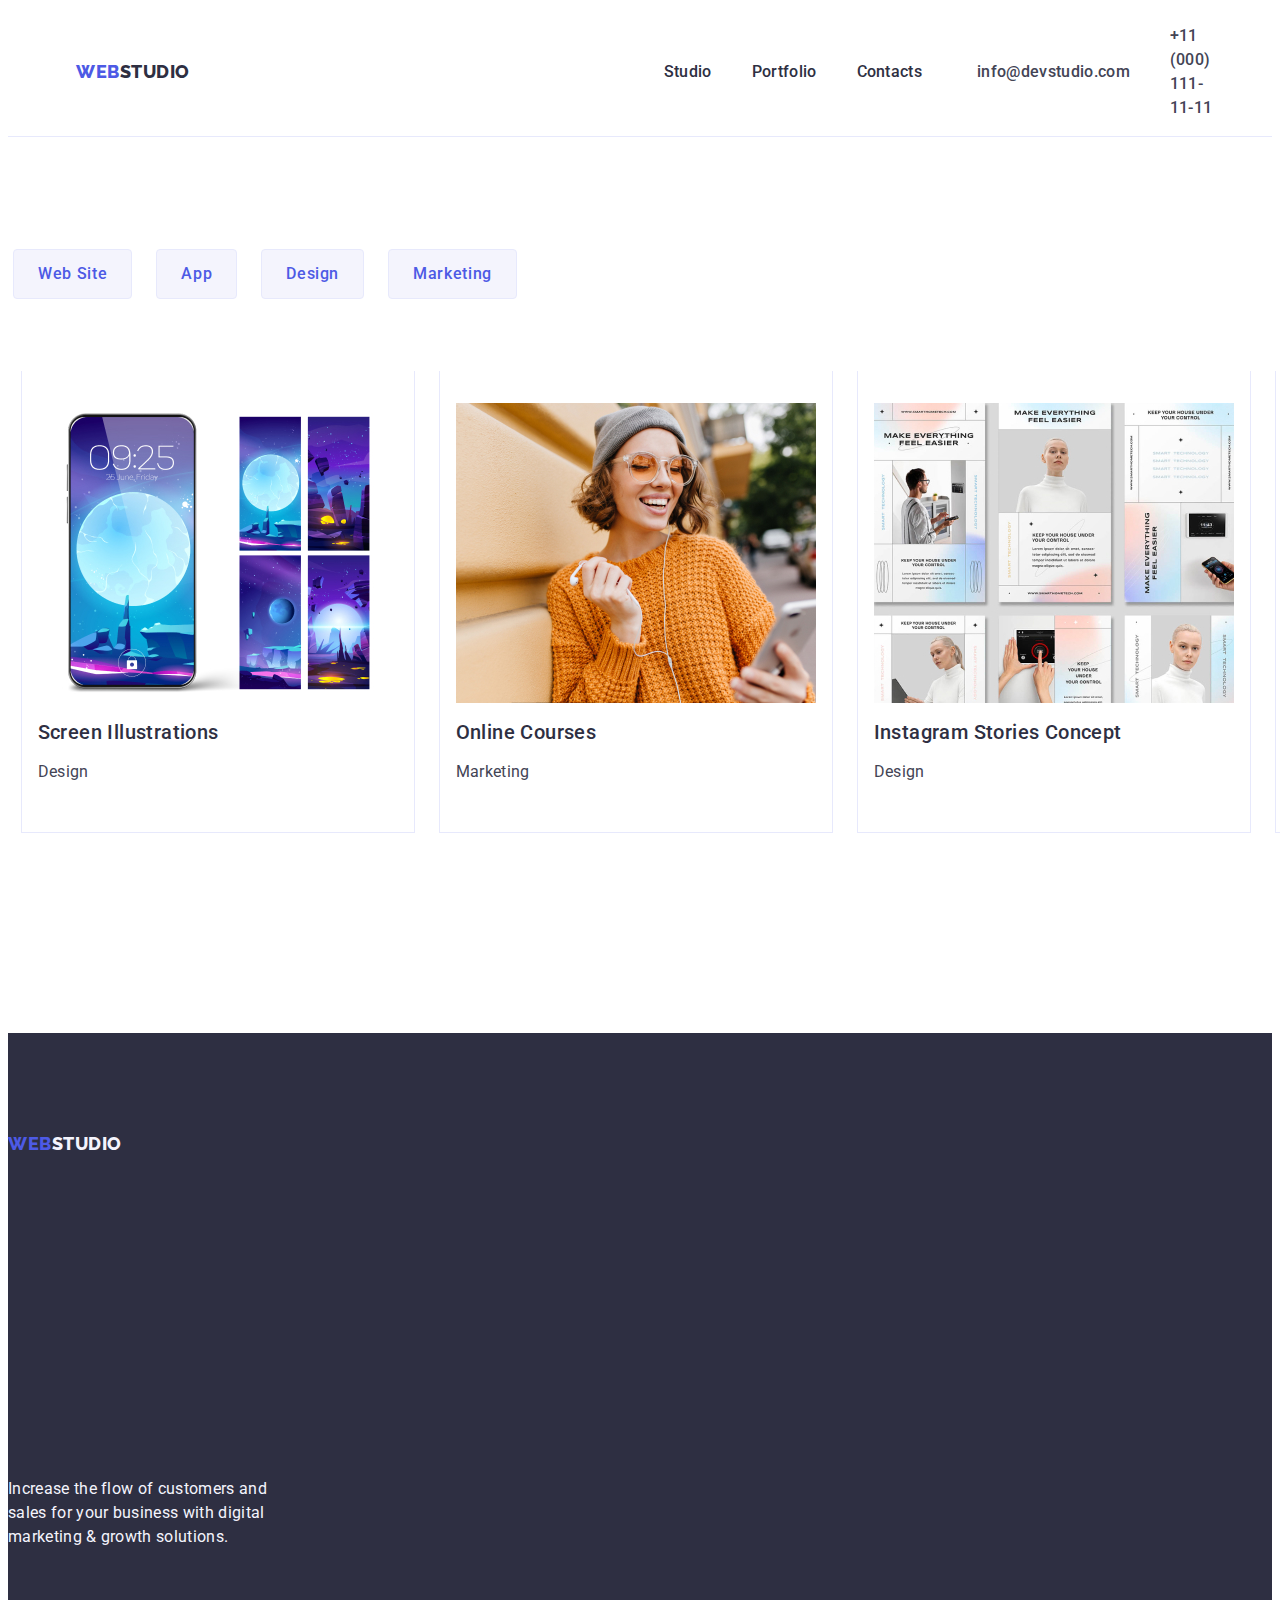
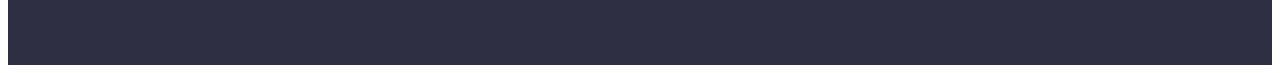
==== portfolio.html @ b1959af2 "update5" ====
<!DOCTYPE html>
<html lang="en">
<head>
    <link
      rel="stylesheet"
      href="https://cdnjs.cloudflare.com/ajax/libs/modern-normalize/2.0.0/modern-normalize.min.css"
      integrity="sha512-4xo8blKMVCiXpTaLzQSLSw3KFOVPWhm/TRtuPVc4WG6kUgjH6J03IBuG7JZPkcWMxJ5huwaBpOpnwYElP/m6wg=="
      crossorigin="anonymous"
      referrerpolicy="no-referrer"
    />
    <meta charset="UTF-8">
    <meta name="viewport" content="width=device-width, initial-scale=1.0">
    <link rel="preconnect" href="https://fonts.googleapis.com">
    <link rel="preconnect" href="https://fonts.gstatic.com">
    <link href="https://fonts.googleapis.com/css2?family=Raleway:wght@800&amp;family=Roboto:wght@400;500;700;900&amp;display=swap" rel="stylesheet">
    <link rel="stylesheet" href="./css/styles.css">
    <title>Portfolio</title>
</head>
<body class="body">
    <!--Header Section-->
    <header class="header">
        <div class="flex container">
          <nav class="nav-bar-container link flex">
            <a class="logo link" href="./index.html">Web<span class="span-logo-header">Studio</span>
            </a>
            <ul class="list flex">
              <li><a href="./index.html" class="nav-list-item link">Studio</a></li>
              <li ><a href="./portfolio.html" class="nav-list-item link">Portfolio</a></li>
              <li><a href="" class="nav-list-item link">Contacts</a></li>
            </ul>
          </nav>
          
            <address class="address-class">
              <ul class="list flex">
                <li><a href="mailto:info@devstudio.com" class="address-list link">info@devstudio.com</a></li>
                <li><a href="tel:+110001111111" class="address-list link">+11 (000) 111-11-11</a></li>
              </ul> 
            </address>
        </div>
      </header>
    <main>
      
        <section class="projects-portfolio ">
            <div class="container">
                    <h1 hidden class="visually-hidden">Hidden Title</h1>
                <ul class="list flex-list">
                    <li><button type="button" class="button-portfolio">All</button></li>
                    <li><button type="button" class="button-portfolio">Web Site</button></li>
                    <li><button type="button" class="button-portfolio">App</button></li>
                    <li><button type="button" class="button-portfolio">Design</button></li>
                    <li><button type="button" class="button-portfolio">Marketing</button></li>
                </ul>
            
           
                <ul class="list flex-list">
                    <li class="li-element">
                        <a class="project-link link" href="">
                            <div class="project-container">
                            <img class="project-image" src="./images/bankingapp1.jpg" alt="bankingapp" width="360">
                            <h2 class="portfolio-header">Banking App Interface Concept</h2>
                            <p class="portfolio-description">App</p>
                            </div>
                        </a>
                    </li>
    
                    <li class="li-element">
                        <a class="project-link link" href="">
                            <div class="project-container">
                                <img class="project-image"  src="./images/cashlesspayment2.jpg" alt="cashlesspayment" width="360">
                                <h2 class="portfolio-header">Cashless Payment</h2>
                                <p class="portfolio-description">Marketing</p>
                            </div>
                        </a>
                    </li>
                    
                    <li>
                        <a class="project-link link" href="">
                            <div class="project-container">
                                <img class="project-image" src="./images/meditationapp3.jpg" alt="meditationapp" width="360">
                                <h2 class="portfolio-header">Meditation App</h2>
                                <p class="portfolio-description">App</p>
                            </div>
                        </a>
                    </li>
    
                    <li>
                        <a class="project-link link" href="">
                            <div class="project-container">
                                <img class="portfolio-image project-image" src="./images/taxiservice4.jpg" alt="taxiservice" width="360">
                                <h2 class="portfolio-header">Taxi Service</h2>
                                <p class="portfolio-description">Marketing</p>
                            </div> 
                        </a>
                    </li>
    
                    <li>
                        <a class="project-link link" href="">
                            <div class="project-container">
                                <img class="portfolio-image project-image" src="./images/screenillustrations5.jpg" alt="screenillustrations" width="360">
                                <h2 class="portfolio-header">Screen Illustrations</h2>
                                <p class="portfolio-description">Design</p>
                            </div>
                            
                        </a>
                    </li>
    
                    <li>
                        <a class="project-link link" href="">
                            <div class="project-container">
                                <img class="portfolio-image project-image" src="./images/onlinecourses6.jpg" alt="onlinecourses" width="360">
                                <h2 class="portfolio-header">Online Courses</h2>
                                <p class="portfolio-description">Marketing</p>
                            </div>
                        </a>
                    </li>
    
                    <li>
                        <a class="project-link link" href="">
                            <div class="project-container">
                                <img class="portfolio-image project-image" src="./images/igsconcept7.jpg" alt="igsconcept" width="360">
                            <h2 class="portfolio-header">Instagram Stories Concept</h2>
                            <p class="portfolio-description">Design</p>
                            </div> 
                        </a>
                    </li>
                    
                    <li>
                        <a class="project-link link" href="">
                            <div class="project-container">
                                <img class="portfolio-image project-image" src="./images/organicfood8.jpg" alt="organicfood" width="360">
                                <h2 class="portfolio-header">Organic Food</h2>
                                <p class="portfolio-description">Web Site</p>
                            </div>
                        </a>
                    </li>
                    
                    <li>
                        <a class="project-link link" href="">
                            <div class="project-container">
                                <img class="portfolio-image project-image" src="./images/freshcoffee9.jpg" alt="freshcoffee" width="360">
                                <h2 class="portfolio-header">Fresh Coffee</h2>
                                <p class="portfolio-description">Web Site</p>
                            </div>
                        </a>
                    </li> 
                </ul>  
            </div>
                
            </section>        
    </main>
    <footer class="footerstyle">
        <a class="footer-logo link" href="./index.html">Web<span class="span-logo-footer">Studio</span></a>
          <p class="footerp">
            Increase the flow of customers and sales for your business with
            digital marketing & growth solutions.
          </p>
        
      </footer>

</body>
</html>
---- css/styles.css ----
:root{
    --text-color: #434455;
    --background-color:#FFFFFFFF;
    --dark-blue-var:#2e2f42;
    --blue:#4d5ae5;
    --light-color:#F4F4F4FD;
    --iris:#404bbf;  
}


.body {
font-family:"Roboto", sans-serif;
color: #434455;
background-color:#FFFFFFFF;
}

.header{
    border-bottom: 1px solid #e7e9fc;
}

.container{
    width: 1158px;
    margin: 0 auto;
    padding-left: 15px;
    padding-right: 15px;
}



.nav-bar-container{
    color:#2e2f42;
    text-decoration: none;
    width: 1158px;
    margin: 0 auto;
    padding: 0 15px;
    gap: 40px;
    
}

.flex{
display:flex;
justify-content: space-between;
align-items: center;

}



.nav-bar-container:hover{
    color:var(--iris);
    flex-direction: row;
}

.nav-bar-container:focus{
    color:var(--iris);
}

.link{
   text-decoration: none;
}

.logo{
font-family: "Raleway", sans-serif;
color:#4d5ae5;
font-size: 18px;
font-weight: 800;
line-height: 1.17;
letter-spacing: 0.03em;
text-transform:uppercase;
margin-right: 76px;
}

.span-logo-header {
   color:#2e2f42;
}
.list {
    list-style: none;
    text-decoration: none;
    gap: 40px;

    
}

.nav-list-item{
    font-weight: 500;
    font-size:16px;
    line-height: 1.5;
    letter-spacing: 0.02em;
    color: #2e2f42;
    text-decoration: none;
    padding: 24px 0;
}
.nav-list-item:hover {
    color:#404BBF;
}
.nav-list-item:focus{
    color:#404bbf;
}

.address-class{
    font-style: normal;
    text-decoration: none;
    color:var(--text-color);
    display: flex;
    justify-content: space-between;
    align-items: center; 
    flex-direction: row;
   
}

.address-list {
    font-weight: 500;
    font-size: 16px;
    line-height: 1.5;
    letter-spacing: 0.02em;
    color: var(--text-color); 
   }

.address-list:hover {
    color: #404bbf;
}
.address-list:focus {
    color: #404bbf;
}


.list-title {
    font-weight: 500;
    font-size: 20px;
    line-height: 1.2;
    letter-spacing: 0.02em;
    color: #2e2f42;  
}

.list-paragraph{
    font-size: 16px;
    line-height: 1.5;
    letter-spacing: 0.02em;
    color:var(--text-color); 
}

.paragraph-four{
    font-size: 16px;
    line-height: 1.5;
    letter-spacing: 0.02em;
    color:var(--text-color);   
}



.nav-link:focus{
    color:#404bbf;
}

.section-style{
    background-color:#2e2f42;
    padding:188px 0;
}
.section-title{
    font-size:56px;
    line-height: 1.07;
    text-align: center;
    letter-spacing: 0.02em;
    color:#ffffff;
    max-width: 496px;
}
.button-order-service{
    background-color:var(--blue);
    font-family: "Roboto", sans-serif;
    font-weight: 500;
    font-size: 16px;
    line-height: 1.5;
    letter-spacing: 0.04em;
    color: #ffffff;
    cursor: pointer;
    display: block;
    min-width: 169px;
    height: 56px;
    border:none;
    border-radius: 4px;
}

.button-order-service:focus{
    background-color:  #404bbf;
}
.button-order-service:hover{
    background-color: #404bbf;
}

.sectiontwo{
    padding: 120px 0;
}

.sectiontwoflexlist{
    display: flex;
    gap: 24px;
}

.fisrtelementoflist{
    width: *calc*(100% - 72px)/4;
    flex: basis calc(100% -72px)/4;
}

.firsttitleoflist{
    margin-bottom: 8px;
}

.sectionthree{
    padding-bottom: 120px;

}

.section-three-title{
    font-size: 36px;
    line-height: 1.11;
    text-align: center;
    letter-spacing: 0.02em;
    text-transform: capitalize;
    color:#2e2f42;
    margin-bottom: 72px;
}
.sectionthreelist{
    gap: 24px;
}

.elementoflistthree{
    width: calc(100% - 48px)/3; 
}

.section-four{
    background-color: #F4F4FD;
    color:var(--text-color);
    padding: 120px 0;
}

.section-four-title{
    margin-bottom: 72px;
}

.sectionfourlist{
    display: flex;
    gap: 24px;
    
}

.element-list-four{
   background-color: #FFFFFFFF;
   width: calc(100% - 72px)/4;
   border-radius: 0px 0px 4px 4px 4px; 
}

.employeediv{
    padding: 32px 0;
}

.sectionfour-listtitle{
    text-align: center;
    margin-bottom: 8px;
}

.sectionfour-paragraph{
    text-align: center;
}


.footerstyle{
    background-color: #2e2f42;
    padding: 100px 0;
}

.footer-logo{
font-family: "Raleway", sans-serif;
  font-weight: 800;
  font-size: 18px;
  line-height: 1.17;
  letter-spacing: 0.03em;
  text-transform: uppercase;
  color: #4d5ae5;
  text-decoration: none;
  margin-right: 76px;
  display: inline-block;
  margin-bottom: 16px;
  width: 1440px;
  height: 312px;
  
}

.link {
    text-decoration: none;
}
.span-logo-footer {
    color:#F4F4FD;
}
.footerp {
    line-height: 1.5;
    color:#F4F4FD;
    letter-spacing: 0.02em;
    max-width: 264px;
}
.button-portfolio {
    font-family: "Roboto", sans-serif;
    font-weight: 500;
    font-size: 16px;
    line-height: 1.5;
    letter-spacing: 0.04em;
    color: #4d5ae5;
    background-color: #F4F4FD;
    text-decoration: none;
    cursor: pointer;
    padding: 12px 24px;
    border: 1px solid #e7e9fc;
    border-radius: 4px;
}


.button-portfolio:hover {
    color: #FFFFFFFF;
    background-color: #404BBF;
    border: 1px solid transparent;
}
.button-portfolio:focus {
    color: #FFFFFFFF;
    background-color: #404BBF;
    border: 1px solid transparent;
}

.portfolio-header{
    font-weight: 500;
    font-size: 20px;
    line-height: 1.2;
    letter-spacing: 0.02em;
    color:#2e2f42;
    width: calc(100% - 48px)/3;
}

.projects-portfolio{
    display: flex;
      flex-wrap: wrap;
      gap: 10px;
      width: 30%;
      flex-direction: row;
      justify-content: center;
      padding: 96px 0 120px 0;
}

.project-list{
    display: flex;
    flex-wrap: wrap;
    column-gap: 24px;
    row-gap: 48px;
}
.visually-hidden {
    position: absolute;
    width: 1px;
    height: 1px;
    border: 0;
    white-space: nowrap;
    clip-path: inset (50%);
    clip: rect (0 0 0 0);
    overflow: hidden;
    clip:rect(0 0 0 0);
}
.li-element{
    width: calc(100% - 48px)/3;
    flex-wrap: wrap;
    row-gap: 48px;

}
.project-container{
    padding: 32px 16px;
    border: 1px solid #e7e9fc;
    border-top: none;
    margin-bottom: 8px;
    width: calc(100% - 48px)/3;
}

.portfolio-description {
    font-size: 16px;
    line-height: 1.5;
    letter-spacing: 0.02em;
    color:var(--text-color); 
}

.project-link{
    color:var(--text-color);
}

.project-image{
    display:block;
}

.flex-list{
    display:flex;
    justify-content: center;
    gap: 24px;
    margin-bottom: 72px;
}
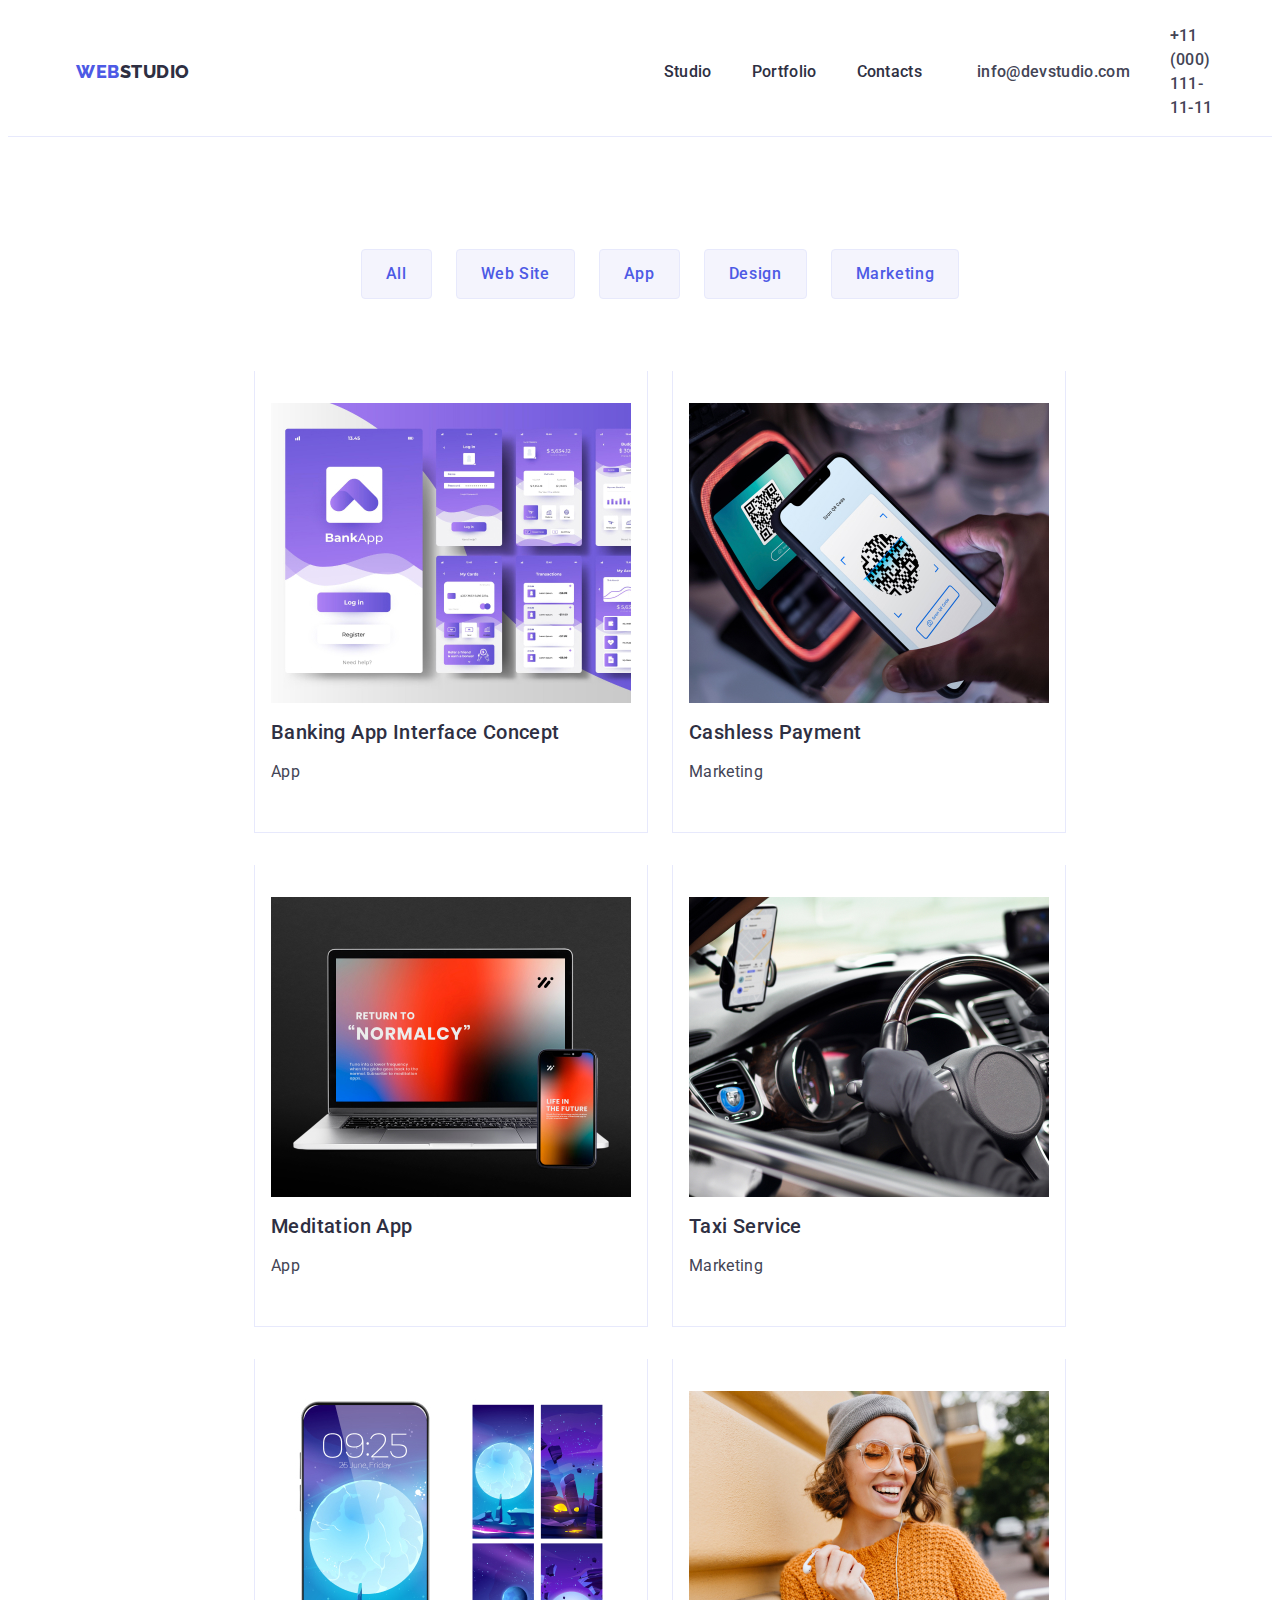
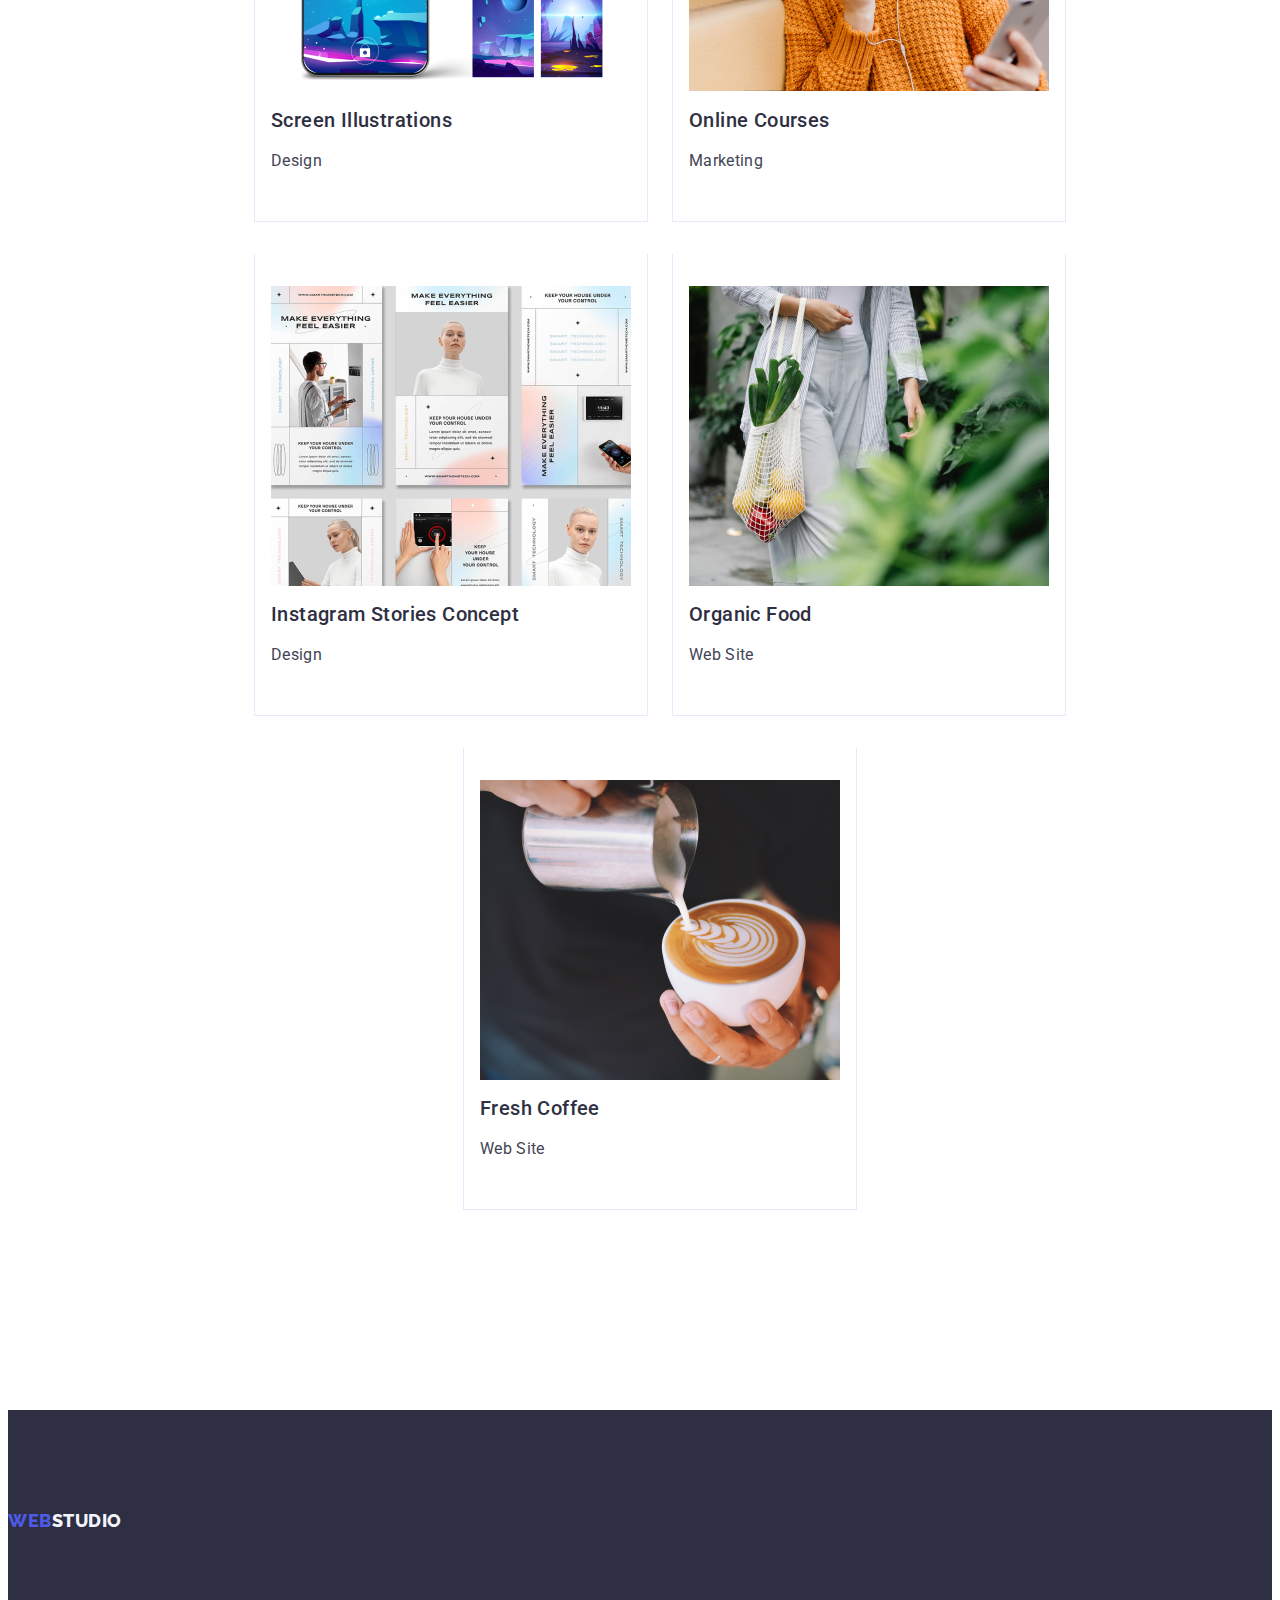
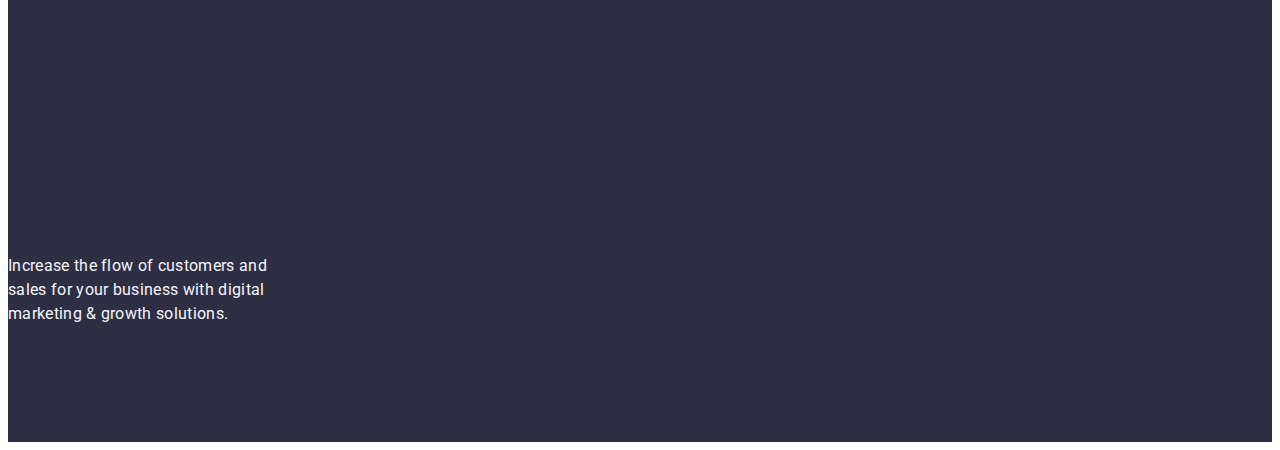
==== commit bfd62951: "update1" ====
--- a/portfolio.html
+++ b/portfolio.html
@@ -42,7 +42,7 @@
       
         <section class="projects-portfolio ">
             <div class="container">
-                    <h1 hidden class="visually-hidden">Hidden Title</h1>
+                    <h1 class="visually-hidden">Hidden Title</h1>
                 <ul class="list flex-list">
                     <li><button type="button" class="button-portfolio">All</button></li>
                     <li><button type="button" class="button-portfolio">Web Site</button></li>
@@ -52,9 +52,9 @@
                 </ul>
             
            
-                <ul class="list flex-list">
-                    <li class="li-element">
-                        <a class="project-link link" href="">
+                <ul class="biglist list flex-list">
+                    <li class="portfolio-biglist li-element">
+                        <a class="elementofbiglist project-link link" href="">
                             <div class="project-container">
                             <img class="project-image" src="./images/bankingapp1.jpg" alt="bankingapp" width="360">
                             <h2 class="portfolio-header">Banking App Interface Concept</h2>
@@ -63,8 +63,8 @@
                         </a>
                     </li>
     
-                    <li class="li-element">
-                        <a class="project-link link" href="">
+                    <li class="portfolio-biglist li-element">
+                        <a class="elementofbiglist project-link link" href="">
                             <div class="project-container">
                                 <img class="project-image"  src="./images/cashlesspayment2.jpg" alt="cashlesspayment" width="360">
                                 <h2 class="portfolio-header">Cashless Payment</h2>
@@ -73,8 +73,8 @@
                         </a>
                     </li>
                     
-                    <li>
-                        <a class="project-link link" href="">
+                    <li class="portfolio-biglist li-element">
+                        <a class="elementofbiglist project-link link" href="">
                             <div class="project-container">
                                 <img class="project-image" src="./images/meditationapp3.jpg" alt="meditationapp" width="360">
                                 <h2 class="portfolio-header">Meditation App</h2>
@@ -83,8 +83,8 @@
                         </a>
                     </li>
     
-                    <li>
-                        <a class="project-link link" href="">
+                    <li  class="portfolio-biglist li-element">
+                        <a class="elementofbiglist project-link link" href="">
                             <div class="project-container">
                                 <img class="portfolio-image project-image" src="./images/taxiservice4.jpg" alt="taxiservice" width="360">
                                 <h2 class="portfolio-header">Taxi Service</h2>
@@ -93,8 +93,8 @@
                         </a>
                     </li>
     
-                    <li>
-                        <a class="project-link link" href="">
+                    <li class="portfolio-biglist li-element">
+                        <a class="elementofbiglist project-link link" href="">
                             <div class="project-container">
                                 <img class="portfolio-image project-image" src="./images/screenillustrations5.jpg" alt="screenillustrations" width="360">
                                 <h2 class="portfolio-header">Screen Illustrations</h2>
@@ -104,8 +104,8 @@
                         </a>
                     </li>
     
-                    <li>
-                        <a class="project-link link" href="">
+                    <li class="portfolio-biglist li-element">
+                        <a class="elementofbiglist project-link link" href="">
                             <div class="project-container">
                                 <img class="portfolio-image project-image" src="./images/onlinecourses6.jpg" alt="onlinecourses" width="360">
                                 <h2 class="portfolio-header">Online Courses</h2>
@@ -114,8 +114,8 @@
                         </a>
                     </li>
     
-                    <li>
-                        <a class="project-link link" href="">
+                    <li class="portfolio-biglist li-element">
+                        <a class="elementofbiglist project-link link" href="">
                             <div class="project-container">
                                 <img class="portfolio-image project-image" src="./images/igsconcept7.jpg" alt="igsconcept" width="360">
                             <h2 class="portfolio-header">Instagram Stories Concept</h2>
@@ -124,8 +124,8 @@
                         </a>
                     </li>
                     
-                    <li>
-                        <a class="project-link link" href="">
+                    <li class="portfolio-biglist li-element">
+                        <a class="elementofbiglist project-link link" href="">
                             <div class="project-container">
                                 <img class="portfolio-image project-image" src="./images/organicfood8.jpg" alt="organicfood" width="360">
                                 <h2 class="portfolio-header">Organic Food</h2>
@@ -134,8 +134,8 @@
                         </a>
                     </li>
                     
-                    <li>
-                        <a class="project-link link" href="">
+                    <li class="portfolio-biglist li-element">
+                        <a class="elementofbiglist project-link link" href="">
                             <div class="project-container">
                                 <img class="portfolio-image project-image" src="./images/freshcoffee9.jpg" alt="freshcoffee" width="360">
                                 <h2 class="portfolio-header">Fresh Coffee</h2>
--- a/css/styles.css
+++ b/css/styles.css
@@ -197,9 +197,10 @@
     gap: 24px;
 }
 
-.fisrtelementoflist{
-    width: *calc*(100% - 72px)/4;
-    flex: basis calc(100% -72px)/4;
+.firstelementoflist{
+    width: 100%; 
+    min-width: 264px;
+    border-radius: 0px 0px 4px 4px 4px;
 }
 
 .firsttitleoflist{
@@ -334,12 +335,17 @@
     width: calc(100% - 48px)/3;
 }
 
+.portfolio-biglist{
+    width: calc(100%-48px)/3;
+}
+
 .projects-portfolio{
     display: flex;
       flex-wrap: wrap;
       gap: 10px;
-      width: 30%;
-      flex-direction: row;
+      width: 100%;
+      min-width: 264px;
+      
       justify-content: center;
       padding: 96px 0 120px 0;
 }
@@ -354,19 +360,31 @@
     position: absolute;
     width: 1px;
     height: 1px;
+    margin: -1px;
     border: 0;
+    padding: 0;
     white-space: nowrap;
-    clip-path: inset (50%);
-    clip: rect (0 0 0 0);
+    clip-path: inset(100%);
+    clip: rect(0 0 0 0);
     overflow: hidden;
-    clip:rect(0 0 0 0);
-}
+}
+
+.biglist{
+    flex-wrap:wrap;
+    row-gap:48px;
+}
+
 .li-element{
     width: calc(100% - 48px)/3;
     flex-wrap: wrap;
     row-gap: 48px;
-
-}
+    
+}
+.elementofbiglist{
+    width: 100%;
+    min-width: 264px;
+}
+
 .project-container{
     padding: 32px 16px;
     border: 1px solid #e7e9fc;
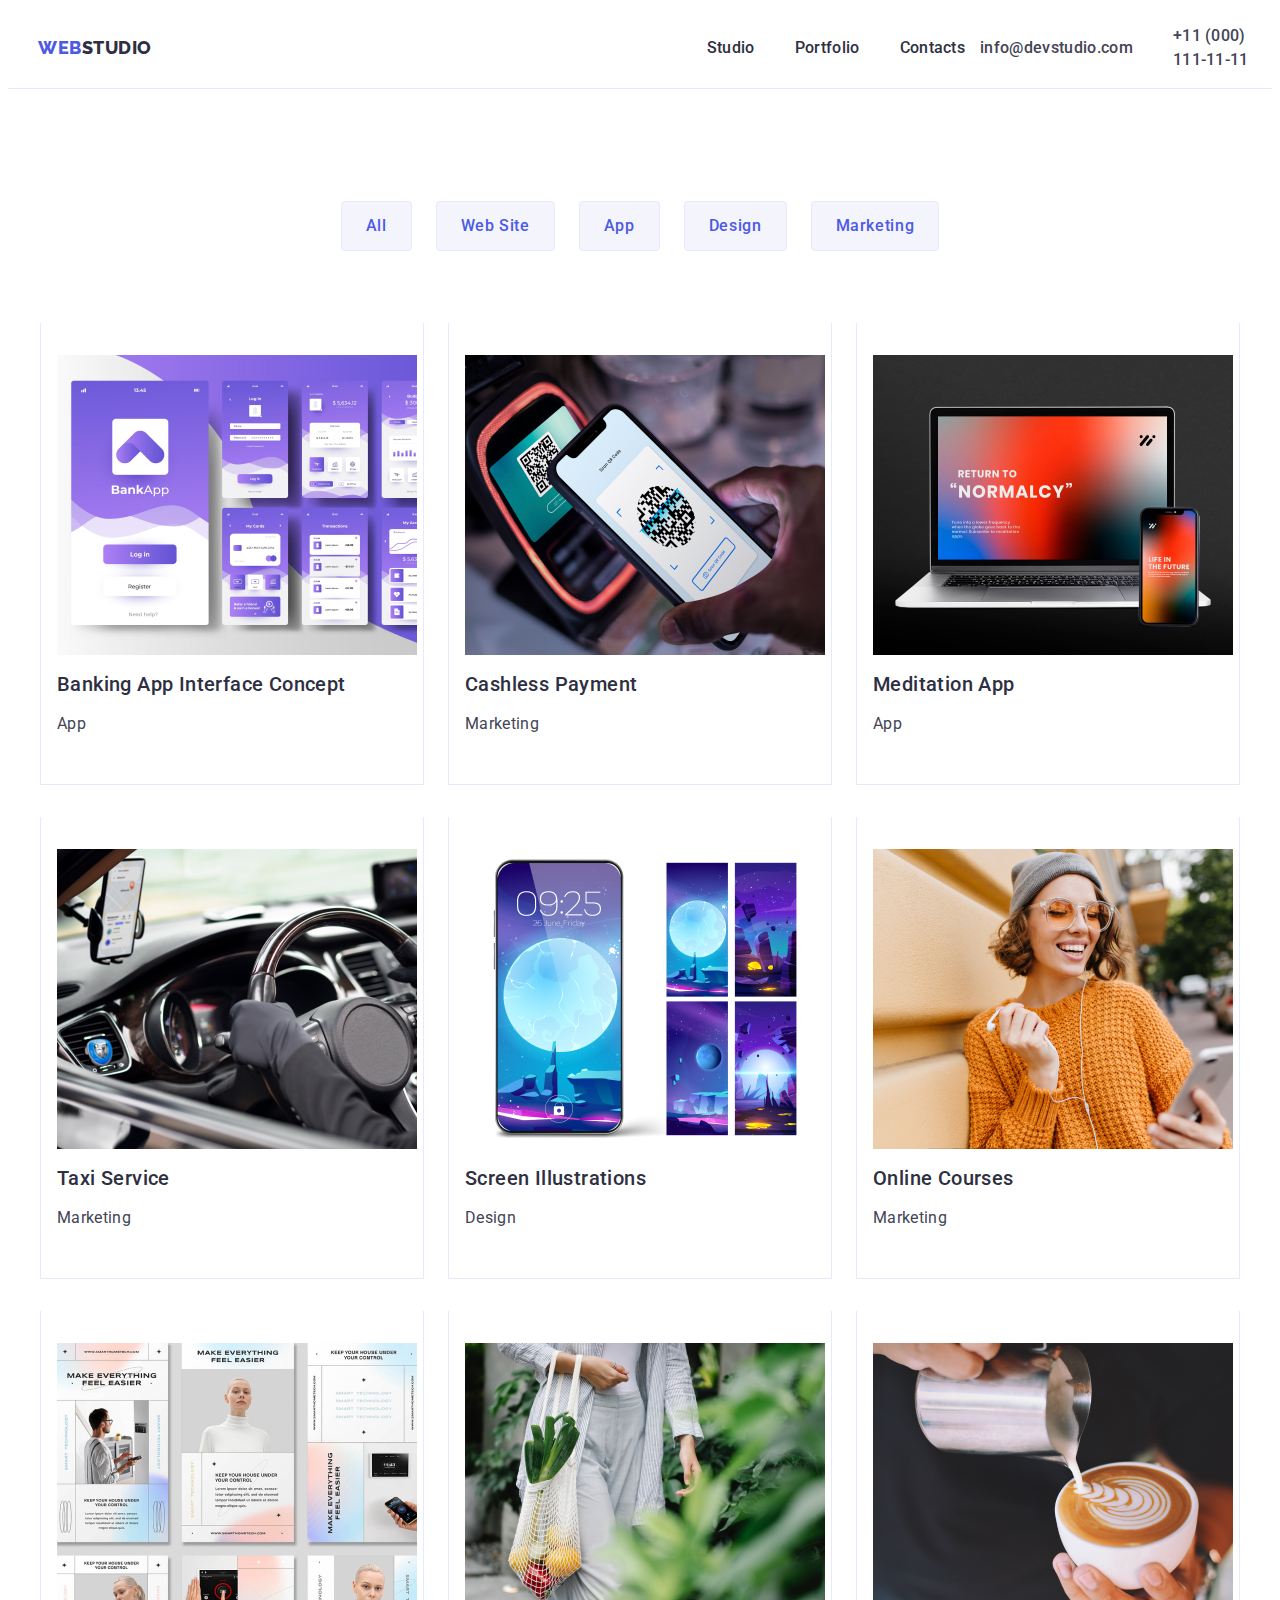
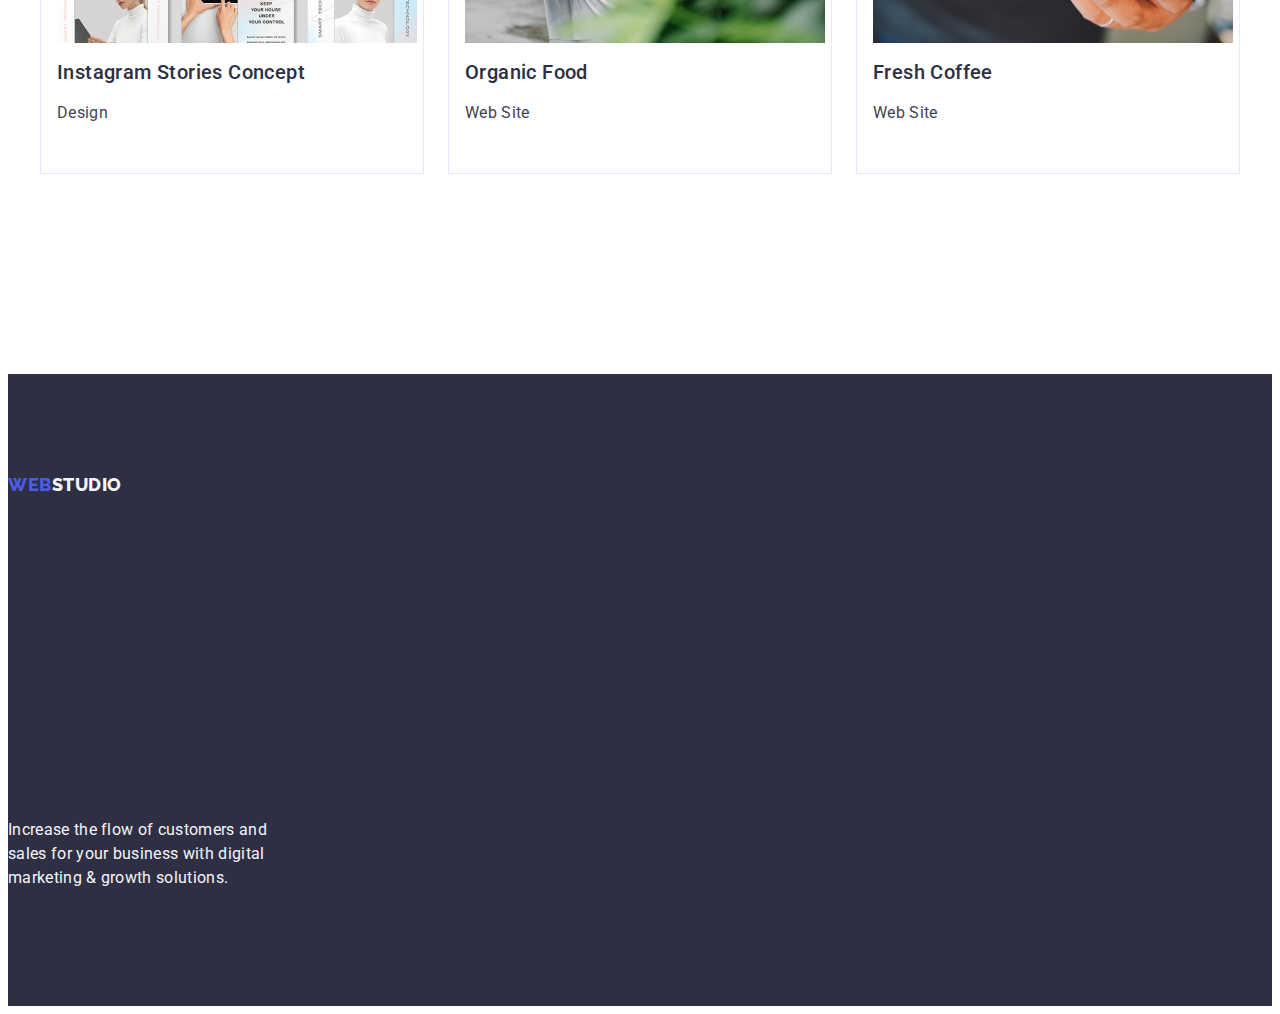
==== commit af5f19b1: "update2" ====
--- a/portfolio.html
+++ b/portfolio.html
@@ -19,7 +19,7 @@
 <body class="body">
     <!--Header Section-->
     <header class="header">
-        <div class="flex container">
+        <div class="flex container-header">
           <nav class="nav-bar-container link flex">
             <a class="logo link" href="./index.html">Web<span class="span-logo-header">Studio</span>
             </a>
--- a/css/styles.css
+++ b/css/styles.css
@@ -18,12 +18,19 @@
 .header{
     border-bottom: 1px solid #e7e9fc;
 }
-
-.container{
-    width: 1158px;
+.container-header{
+    width: 1158x;
     margin: 0 auto;
     padding-left: 15px;
     padding-right: 15px;
+}
+
+.container{
+    width: 1200px;
+    margin: 0 auto;
+    padding-left: 15px;
+    padding-right: 15px;
+    padding: 0%;
 }
 
 
@@ -78,6 +85,7 @@
     list-style: none;
     text-decoration: none;
     gap: 40px;
+    padding: 0%;
 
     
 }
@@ -226,7 +234,7 @@
 }
 
 .elementoflistthree{
-    width: calc(100% - 48px)/3; 
+    flex-basis: calc((100% - 48px) / 3); 
 }
 
 .section-four{
@@ -248,7 +256,8 @@
 .element-list-four{
    background-color: #FFFFFFFF;
    width: calc(100% - 72px)/4;
-   border-radius: 0px 0px 4px 4px 4px; 
+   border-radius: 0px 0px 4px 4px;
+   flex-basis: calc((100% - 3 * 24px)/4); 
 }
 
 .employeediv{
@@ -324,7 +333,7 @@
     color: #FFFFFFFF;
     background-color: #404BBF;
     border: 1px solid transparent;
-}
+portfolio-big}
 
 .portfolio-header{
     font-weight: 500;
@@ -350,12 +359,8 @@
       padding: 96px 0 120px 0;
 }
 
-.project-list{
-    display: flex;
-    flex-wrap: wrap;
-    column-gap: 24px;
-    row-gap: 48px;
-}
+
+
 .visually-hidden {
     position: absolute;
     width: 1px;
@@ -372,10 +377,14 @@
 .biglist{
     flex-wrap:wrap;
     row-gap:48px;
+    display: flex;
+    column-gap: 24px;
+    row-gap: 48px;
+    padding: 0;
 }
 
 .li-element{
-    width: calc(100% - 48px)/3;
+    width: calc((100% - 48px)/3);
     flex-wrap: wrap;
     row-gap: 48px;
     
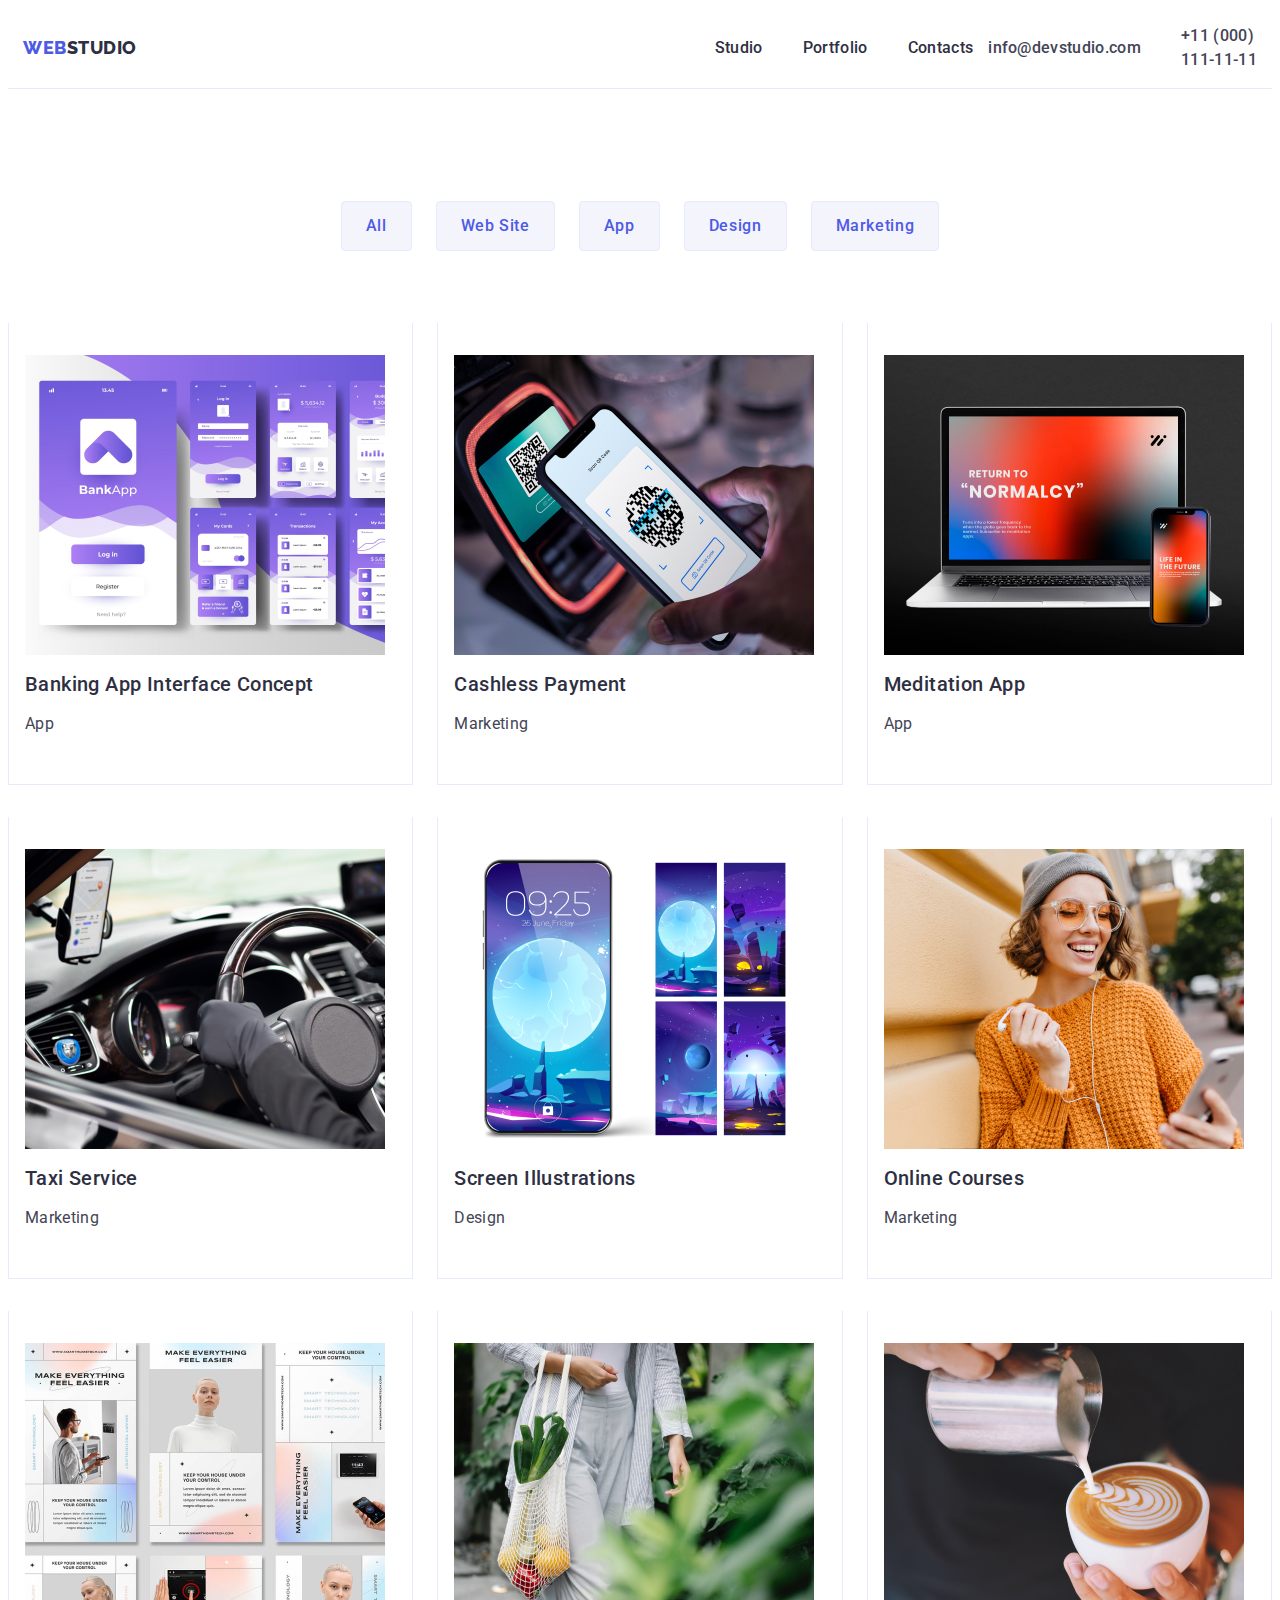
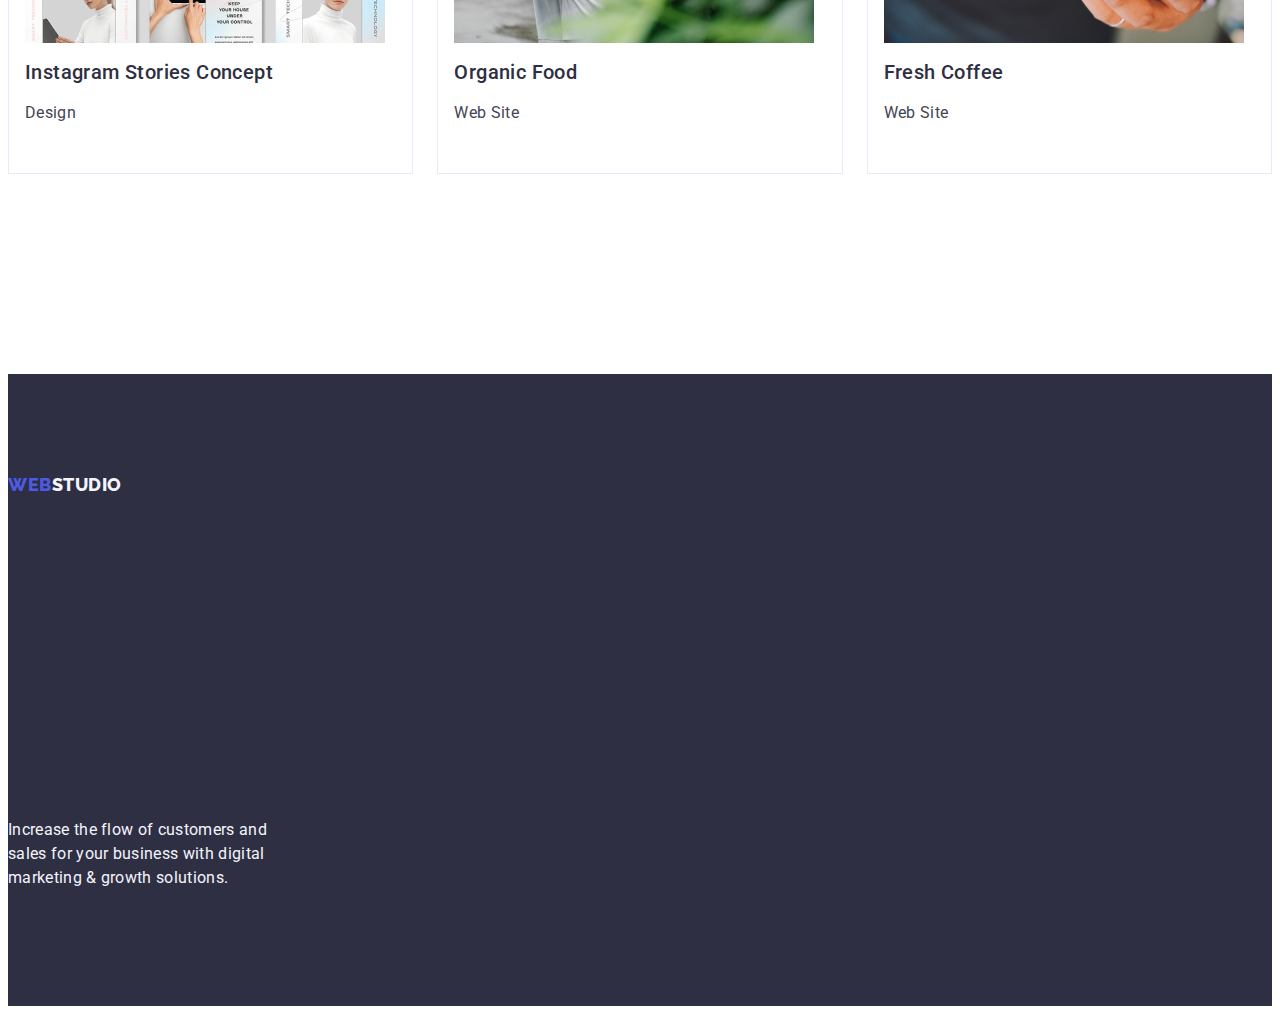
==== commit 243666dc: "update3" ====
--- a/portfolio.html
+++ b/portfolio.html
@@ -19,7 +19,7 @@
 <body class="body">
     <!--Header Section-->
     <header class="header">
-        <div class="flex container-header">
+        <div class="flex container">
           <nav class="nav-bar-container link flex">
             <a class="logo link" href="./index.html">Web<span class="span-logo-header">Studio</span>
             </a>
--- a/css/styles.css
+++ b/css/styles.css
@@ -18,15 +18,11 @@
 .header{
     border-bottom: 1px solid #e7e9fc;
 }
-.container-header{
-    width: 1158x;
-    margin: 0 auto;
-    padding-left: 15px;
-    padding-right: 15px;
+
 }
 
 .container{
-    width: 1200px;
+    width: 1158px;
     margin: 0 auto;
     padding-left: 15px;
     padding-right: 15px;
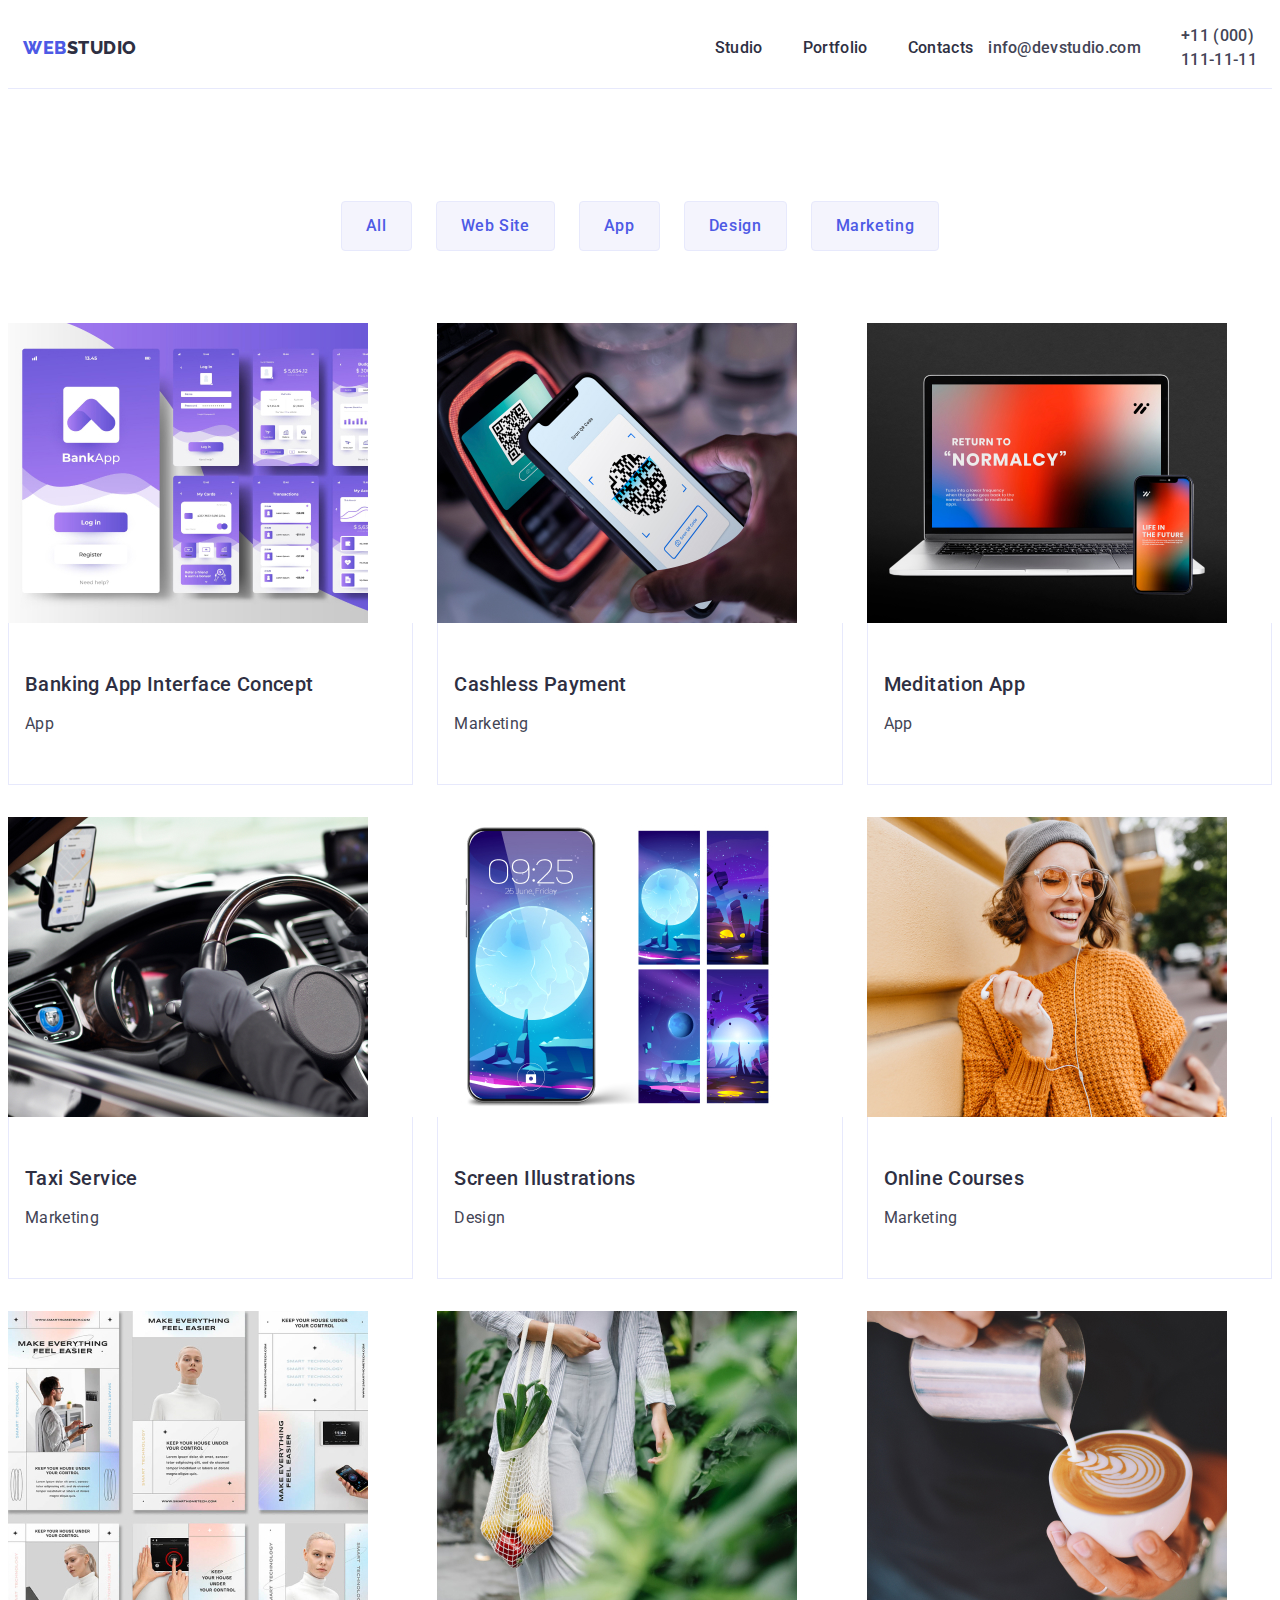
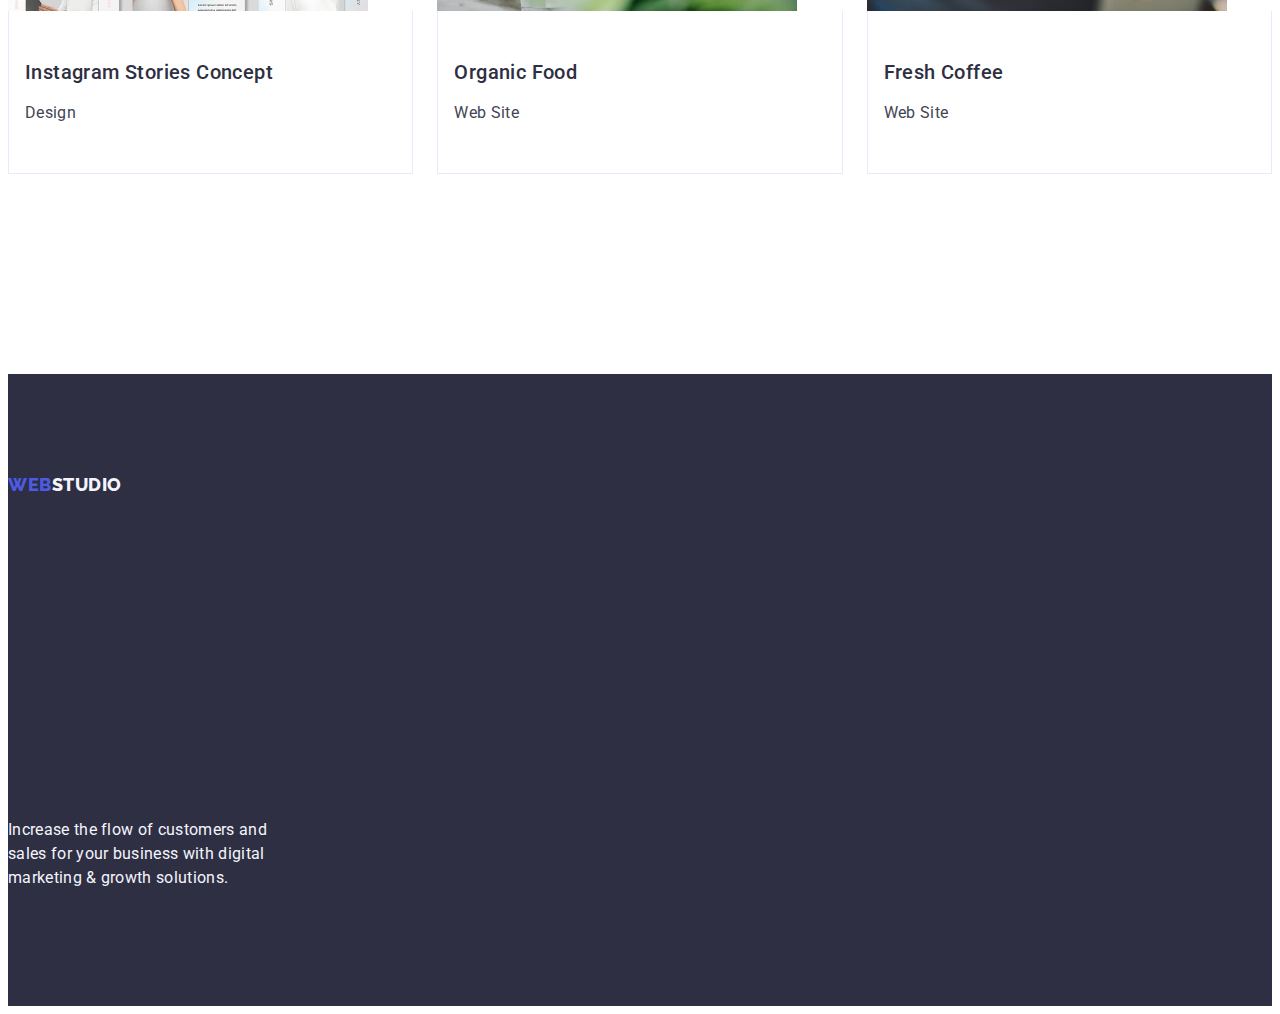
==== commit 9dcb307e: "Update portfolio.html" ====
--- a/portfolio.html
+++ b/portfolio.html
@@ -55,8 +55,8 @@
                 <ul class="biglist list flex-list">
                     <li class="portfolio-biglist li-element">
                         <a class="elementofbiglist project-link link" href="">
+                            <img class="project-image" src="./images/bankingapp1.jpg" alt="bankingapp" width="360">
                             <div class="project-container">
-                            <img class="project-image" src="./images/bankingapp1.jpg" alt="bankingapp" width="360">
                             <h2 class="portfolio-header">Banking App Interface Concept</h2>
                             <p class="portfolio-description">App</p>
                             </div>
@@ -65,8 +65,8 @@
     
                     <li class="portfolio-biglist li-element">
                         <a class="elementofbiglist project-link link" href="">
+                            <img class="project-image"  src="./images/cashlesspayment2.jpg" alt="cashlesspayment" width="360">
                             <div class="project-container">
-                                <img class="project-image"  src="./images/cashlesspayment2.jpg" alt="cashlesspayment" width="360">
                                 <h2 class="portfolio-header">Cashless Payment</h2>
                                 <p class="portfolio-description">Marketing</p>
                             </div>
@@ -75,8 +75,8 @@
                     
                     <li class="portfolio-biglist li-element">
                         <a class="elementofbiglist project-link link" href="">
-                            <div class="project-container">
-                                <img class="project-image" src="./images/meditationapp3.jpg" alt="meditationapp" width="360">
+                            <img class="project-image" src="./images/meditationapp3.jpg" alt="meditationapp" width="360">
+                            <div class="project-container">                               
                                 <h2 class="portfolio-header">Meditation App</h2>
                                 <p class="portfolio-description">App</p>
                             </div>
@@ -85,8 +85,8 @@
     
                     <li  class="portfolio-biglist li-element">
                         <a class="elementofbiglist project-link link" href="">
-                            <div class="project-container">
-                                <img class="portfolio-image project-image" src="./images/taxiservice4.jpg" alt="taxiservice" width="360">
+                            <img class="portfolio-image project-image" src="./images/taxiservice4.jpg" alt="taxiservice" width="360">
+                            <div class="project-container">                                
                                 <h2 class="portfolio-header">Taxi Service</h2>
                                 <p class="portfolio-description">Marketing</p>
                             </div> 
@@ -95,8 +95,8 @@
     
                     <li class="portfolio-biglist li-element">
                         <a class="elementofbiglist project-link link" href="">
-                            <div class="project-container">
-                                <img class="portfolio-image project-image" src="./images/screenillustrations5.jpg" alt="screenillustrations" width="360">
+                            <img class="portfolio-image project-image" src="./images/screenillustrations5.jpg" alt="screenillustrations" width="360">
+                            <div class="project-container">                                
                                 <h2 class="portfolio-header">Screen Illustrations</h2>
                                 <p class="portfolio-description">Design</p>
                             </div>
@@ -106,8 +106,8 @@
     
                     <li class="portfolio-biglist li-element">
                         <a class="elementofbiglist project-link link" href="">
-                            <div class="project-container">
-                                <img class="portfolio-image project-image" src="./images/onlinecourses6.jpg" alt="onlinecourses" width="360">
+                            <img class="portfolio-image project-image" src="./images/onlinecourses6.jpg" alt="onlinecourses" width="360">
+                            <div class="project-container">                                
                                 <h2 class="portfolio-header">Online Courses</h2>
                                 <p class="portfolio-description">Marketing</p>
                             </div>
@@ -116,8 +116,8 @@
     
                     <li class="portfolio-biglist li-element">
                         <a class="elementofbiglist project-link link" href="">
-                            <div class="project-container">
-                                <img class="portfolio-image project-image" src="./images/igsconcept7.jpg" alt="igsconcept" width="360">
+                            <img class="portfolio-image project-image" src="./images/igsconcept7.jpg" alt="igsconcept" width="360">
+                            <div class="project-container">                                
                             <h2 class="portfolio-header">Instagram Stories Concept</h2>
                             <p class="portfolio-description">Design</p>
                             </div> 
@@ -126,8 +126,8 @@
                     
                     <li class="portfolio-biglist li-element">
                         <a class="elementofbiglist project-link link" href="">
-                            <div class="project-container">
-                                <img class="portfolio-image project-image" src="./images/organicfood8.jpg" alt="organicfood" width="360">
+                            <img class="portfolio-image project-image" src="./images/organicfood8.jpg" alt="organicfood" width="360">
+                            <div class="project-container">                               
                                 <h2 class="portfolio-header">Organic Food</h2>
                                 <p class="portfolio-description">Web Site</p>
                             </div>
@@ -136,8 +136,8 @@
                     
                     <li class="portfolio-biglist li-element">
                         <a class="elementofbiglist project-link link" href="">
-                            <div class="project-container">
-                                <img class="portfolio-image project-image" src="./images/freshcoffee9.jpg" alt="freshcoffee" width="360">
+                            <img class="portfolio-image project-image" src="./images/freshcoffee9.jpg" alt="freshcoffee" width="360">
+                            <div class="project-container">                               
                                 <h2 class="portfolio-header">Fresh Coffee</h2>
                                 <p class="portfolio-description">Web Site</p>
                             </div>
